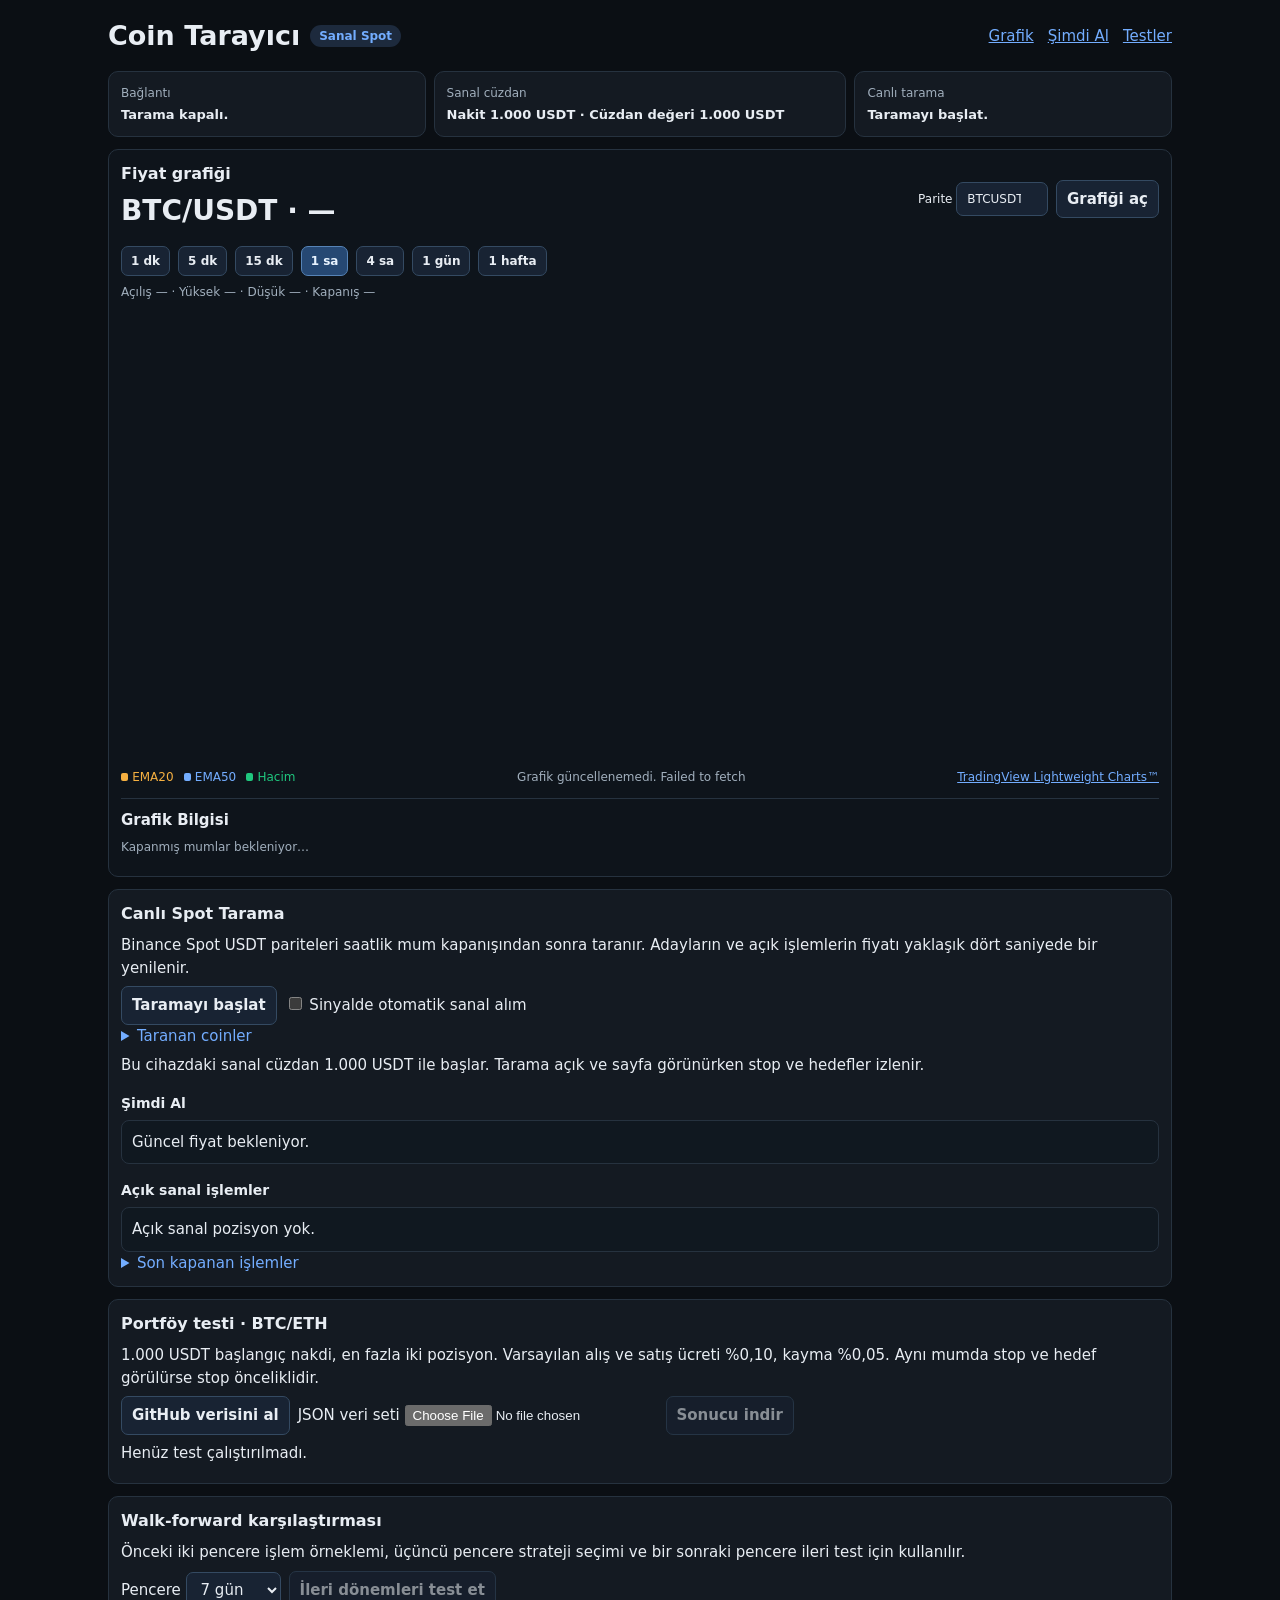
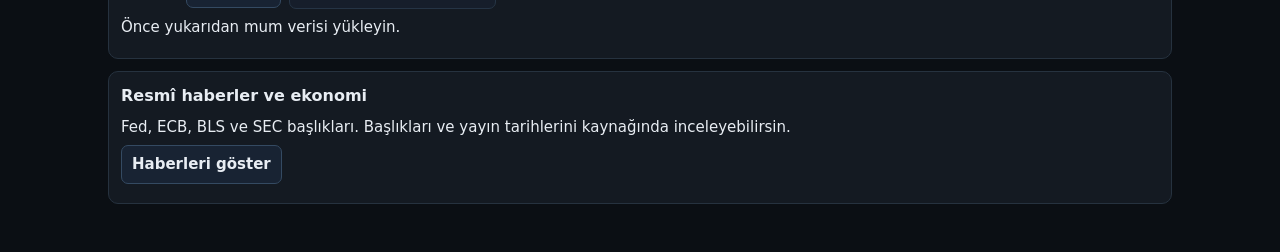
==== index.html @ 2fe3f9b0 "Restore visible chart analysis from closed candles" ====
<!doctype html>
<html lang="tr">
<head>
  <meta charset="utf-8">
  <meta name="viewport" content="width=device-width,initial-scale=1">
  <title>Coin Tarayıcı · Araştırma</title>
  <link rel="stylesheet" href="panel.css?v=2">
</head>
<body>
<main class="wrap">
  <header class="masthead">
    <div><h1>Coin Tarayıcı</h1><span class="mode">Sanal Spot</span></div>
    <nav aria-label="Panel bölümleri"><a href="#market-chart">Grafik</a><a href="#live-signals">Şimdi Al</a><a href="#portfolio-test">Testler</a></nav>
  </header>
  <section class="summary" aria-label="Piyasa ve cüzdan özeti">
    <div class="stat"><span>Bağlantı</span><strong id="live-status" role="status">Tarama kapalı.</strong></div>
    <div class="stat"><span>Sanal cüzdan</span><strong id="live-wallet">—</strong></div>
    <div class="stat"><span>Canlı tarama</span><strong id="live-coverage">Taramayı başlat.</strong></div>
  </section>
  <article id="market-chart" class="chart-card">
    <div class="chart-head">
      <div><h2>Fiyat grafiği</h2><p id="chart-price" class="chart-price">—</p></div>
      <div class="controls"><label>Parite
        <input id="chart-symbol" list="chart-pairs" value="BTCUSDT" autocomplete="off" spellcheck="false">
        <datalist id="chart-pairs"><option value="BTCUSDT"><option value="ETHUSDT"></datalist>
      </label><button id="chart-load" type="button">Grafiği aç</button></div>
    </div>
    <div class="controls timeframes" id="chart-timeframes" aria-label="Zaman aralığı">
      <button type="button" data-timeframe="1m">1 dk</button>
      <button type="button" data-timeframe="5m">5 dk</button>
      <button type="button" data-timeframe="15m">15 dk</button>
      <button type="button" data-timeframe="1h" aria-pressed="true">1 sa</button>
      <button type="button" data-timeframe="4h">4 sa</button>
      <button type="button" data-timeframe="1d">1 gün</button>
      <button type="button" data-timeframe="1w">1 hafta</button>
    </div>
    <p id="chart-ohlc" class="ohlc" aria-label="Mum fiyatları">Açılış — · Yüksek — · Düşük — · Kapanış —</p>
    <div id="candle-chart" aria-label="Etkileşimli mum ve hacim grafiği"></div>
    <div class="chart-footer">
      <p><span class="legend ema20">EMA20</span><span class="legend ema50">EMA50</span><span class="legend volume">Hacim</span></p>
      <p id="chart-status" role="status">Binance mumları yükleniyor…</p>
      <a class="chart-credit" href="https://www.tradingview.com/" target="_blank" rel="noopener noreferrer">TradingView Lightweight Charts™</a>
    </div>
    <section class="chart-analysis" aria-labelledby="chart-analysis-heading">
      <h3 id="chart-analysis-heading">Grafik Bilgisi</h3>
      <p id="chart-analysis-status">Kapanmış mumlar bekleniyor…</p>
      <dl id="chart-analysis-values"></dl>
    </section>
  </article>
  <article>
    <h2>Canlı Spot Tarama</h2>
    <p>Binance Spot USDT pariteleri saatlik mum kapanışından sonra taranır. Adayların ve açık işlemlerin fiyatı yaklaşık dört saniyede bir yenilenir.</p>
    <div class="controls">
      <button id="live-start" type="button">Taramayı başlat</button>
      <label><input id="live-auto" type="checkbox"> Sinyalde otomatik sanal alım</label>
    </div>
    <details><summary>Taranan coinler</summary>
      <label>Coin ara <input id="live-search" type="search" placeholder="Örn. SOL"></label>
      <p id="live-universe-count">Taramayı başlatınca liste gelir.</p>
      <ul id="live-universe-list" style="max-height:15rem;overflow:auto"></ul>
    </details>
    <p>Bu cihazdaki sanal cüzdan 1.000 USDT ile başlar. Tarama açık ve sayfa görünürken stop ve hedefler izlenir.</p>
    <h3>Şimdi Al</h3>
    <div id="live-signals" class="trade-grid"></div>
    <h3>Açık sanal işlemler</h3>
    <div id="live-positions" class="trade-grid"></div>
    <details><summary>Son kapanan işlemler</summary><div id="live-trades"></div></details>
  </article>
  <article id="portfolio-test">
    <h2>Portföy testi · BTC/ETH</h2>
    <p>1.000 USDT başlangıç nakdi, en fazla iki pozisyon. Varsayılan alış ve satış ücreti %0,10, kayma %0,05. Aynı mumda stop ve hedef görülürse stop önceliklidir.</p>
    <div class="controls">
      <button id="load">GitHub verisini al</button>
      <label>JSON veri seti <input id="file" type="file" accept=".json"></label>
      <button id="export" disabled>Sonucu indir</button>
    </div>
    <p id="status" role="status">Henüz test çalıştırılmadı.</p>
    <div id="results"></div>
  </article>
  <article>
    <h2>Walk-forward karşılaştırması</h2>
    <p>Önceki iki pencere işlem örneklemi, üçüncü pencere strateji seçimi ve bir sonraki pencere ileri test için kullanılır.</p>
    <div class="controls">
      <label>Pencere <select id="window"><option value="168">7 gün</option><option value="72">3 gün</option><option value="336">14 gün</option></select></label>
      <button id="experiment" disabled>İleri dönemleri test et</button>
    </div>
    <p id="experiment-status" role="status">Önce yukarıdan mum verisi yükleyin.</p>
    <div id="folds"></div>
  </article>
  <article>
    <h2>Resmî haberler ve ekonomi</h2>
    <p>Fed, ECB, BLS ve SEC başlıkları. Başlıkları ve yayın tarihlerini kaynağında inceleyebilirsin.</p>
    <button id="load-news">Haberleri göster</button>
    <p id="news-status" role="status"></p>
    <div id="news-list"></div>
  </article>
</main>
  <script src="mobile-news.js"></script>
  <script src="core.js"></script>
  <script src="live-paper.js"></script>
  <script src="lwc.js"></script>
  <script src="market-chart.js?v=2"></script>
  <script src="live-paper-ui.js"></script>
  <script src="research.js"></script>
  <script src="experiments.js"></script>
  <script src="research-ui.js"></script>
</body>
</html>
---- panel.css ----
:root{color-scheme:dark;--bg:#0b0f14;--card:#141a22;--line:#26323f;--fg:#e8edf3;--muted:#a1afbd;--blue:#73adff;--up:#1fc77e;--down:#f0506e;--amber:#f5b041}
*{box-sizing:border-box}
html{scroll-behavior:smooth}
body{margin:0;background:var(--bg);color:var(--fg);font:15px/1.5 system-ui,-apple-system,sans-serif}
.wrap{max-width:1120px;margin:auto;padding:16px clamp(12px,3vw,28px) 36px}
.masthead,.masthead>div,.chart-head,.controls,.chart-footer{display:flex;align-items:center;gap:10px;flex-wrap:wrap}
.masthead,.chart-head,.chart-footer{justify-content:space-between}
.masthead{margin-bottom:14px}
.masthead nav{display:flex;gap:14px;flex-wrap:wrap}
h1{font-size:clamp(20px,4vw,27px);margin:0}
h2{font-size:16px;margin:0 0 8px}
h3{font-size:14px;margin:16px 0 6px}
p{margin:7px 0;overflow-wrap:anywhere}
.mode{border-radius:20px;background:#1d2a3d;color:var(--blue);padding:2px 9px;font-size:12px;font-weight:650}
.summary{display:grid;grid-template-columns:1fr 1.3fr 1fr;gap:8px}
.stat,article{background:var(--card);border:1px solid var(--line);border-radius:10px;padding:12px}
.stat span{display:block;color:var(--muted);font-size:12px}
.stat strong{display:block;margin-top:3px;font-size:13px;overflow-wrap:anywhere}
article{margin:12px 0;min-width:0}
.chart-card{background:#0e141b}
.chart-price{font:650 clamp(20px,5vw,28px)/1.2 system-ui;margin:2px 0 8px;font-variant-numeric:tabular-nums}
.chart-head label{font-size:12px}
.chart-head input{width:12ch;max-width:100%}
.timeframes{margin:10px 0 6px;gap:6px}
.timeframes button{padding:5px 9px;font-size:12px}
.timeframes [aria-pressed=true]{background:#264873;color:#e8f3ff;border-color:#5683b6}
#candle-chart{height:clamp(290px,48vw,460px);width:100%;position:relative;min-width:0}
.ohlc{font-size:12px;color:var(--muted);font-variant-numeric:tabular-nums}
.chart-footer{font-size:12px;color:var(--muted);gap:6px}
.chart-footer p{margin:0}
.legend{margin-right:10px;white-space:nowrap}
.legend::before{content:'';display:inline-block;width:.6em;height:.6em;border-radius:2px;margin-right:4px;background:currentColor}
.ema20{color:var(--amber)}.ema50{color:var(--blue)}.volume{color:var(--up)}
.chart-credit{white-space:nowrap}
.controls{gap:8px}a{color:var(--blue)}
button,input[type=search],input[list],select{background:#182333;border:1px solid #344a62;border-radius:7px;color:var(--fg);padding:7px 10px;font:inherit}
button{cursor:pointer;font-weight:650}button:disabled{opacity:.55;cursor:default}
button:focus-visible,a:focus-visible,input:focus-visible{outline:2px solid var(--blue);outline-offset:2px}
summary{cursor:pointer;color:var(--blue)}
.trade-grid{display:grid;grid-template-columns:repeat(auto-fit,minmax(min(100%,280px),1fr));gap:8px}
.trade-grid p{margin:0;padding:10px;border:1px solid var(--line);border-radius:8px;background:#101820}
#live-signals p:has(button){border-color:#246247;background:#10241c}
#live-universe-list{padding-left:0;list-style:none}
#live-universe-list li{display:flex;align-items:center;justify-content:space-between;padding:4px 6px;border-bottom:1px solid var(--line)}
#live-universe-list button{font-size:12px}
.scroll{overflow:auto}table{width:100%;border-collapse:collapse}
td,th{text-align:left;padding:8px;border-bottom:1px solid var(--line);white-space:nowrap;font-size:13px}
#results canvas{width:100%;height:auto;background:#0b1220;border-radius:8px}
small{color:var(--muted)}
.feed{border-bottom:1px solid var(--line);padding:12px 0}
@media(max-width:580px){.summary{grid-template-columns:1fr 1fr}.stat:last-child{grid-column:1/-1}.masthead nav{font-size:13px}.chart-footer{align-items:flex-start;flex-direction:column}}

.chart-analysis{border-top:1px solid var(--line);margin-top:12px;padding-top:10px}
.chart-analysis h3{margin:0;font-size:15px}
.chart-analysis p{font-size:12px;color:var(--muted)}
#chart-analysis-values{display:grid;grid-template-columns:repeat(auto-fit,minmax(155px,1fr));gap:7px;margin:8px 0 0}
#chart-analysis-values div{padding:7px 9px;border:1px solid var(--line);border-radius:7px;background:var(--card)}
#chart-analysis-values dt{color:var(--muted);font-size:12px}
#chart-analysis-values dd{margin:2px 0 0;font-size:13px;font-weight:600}
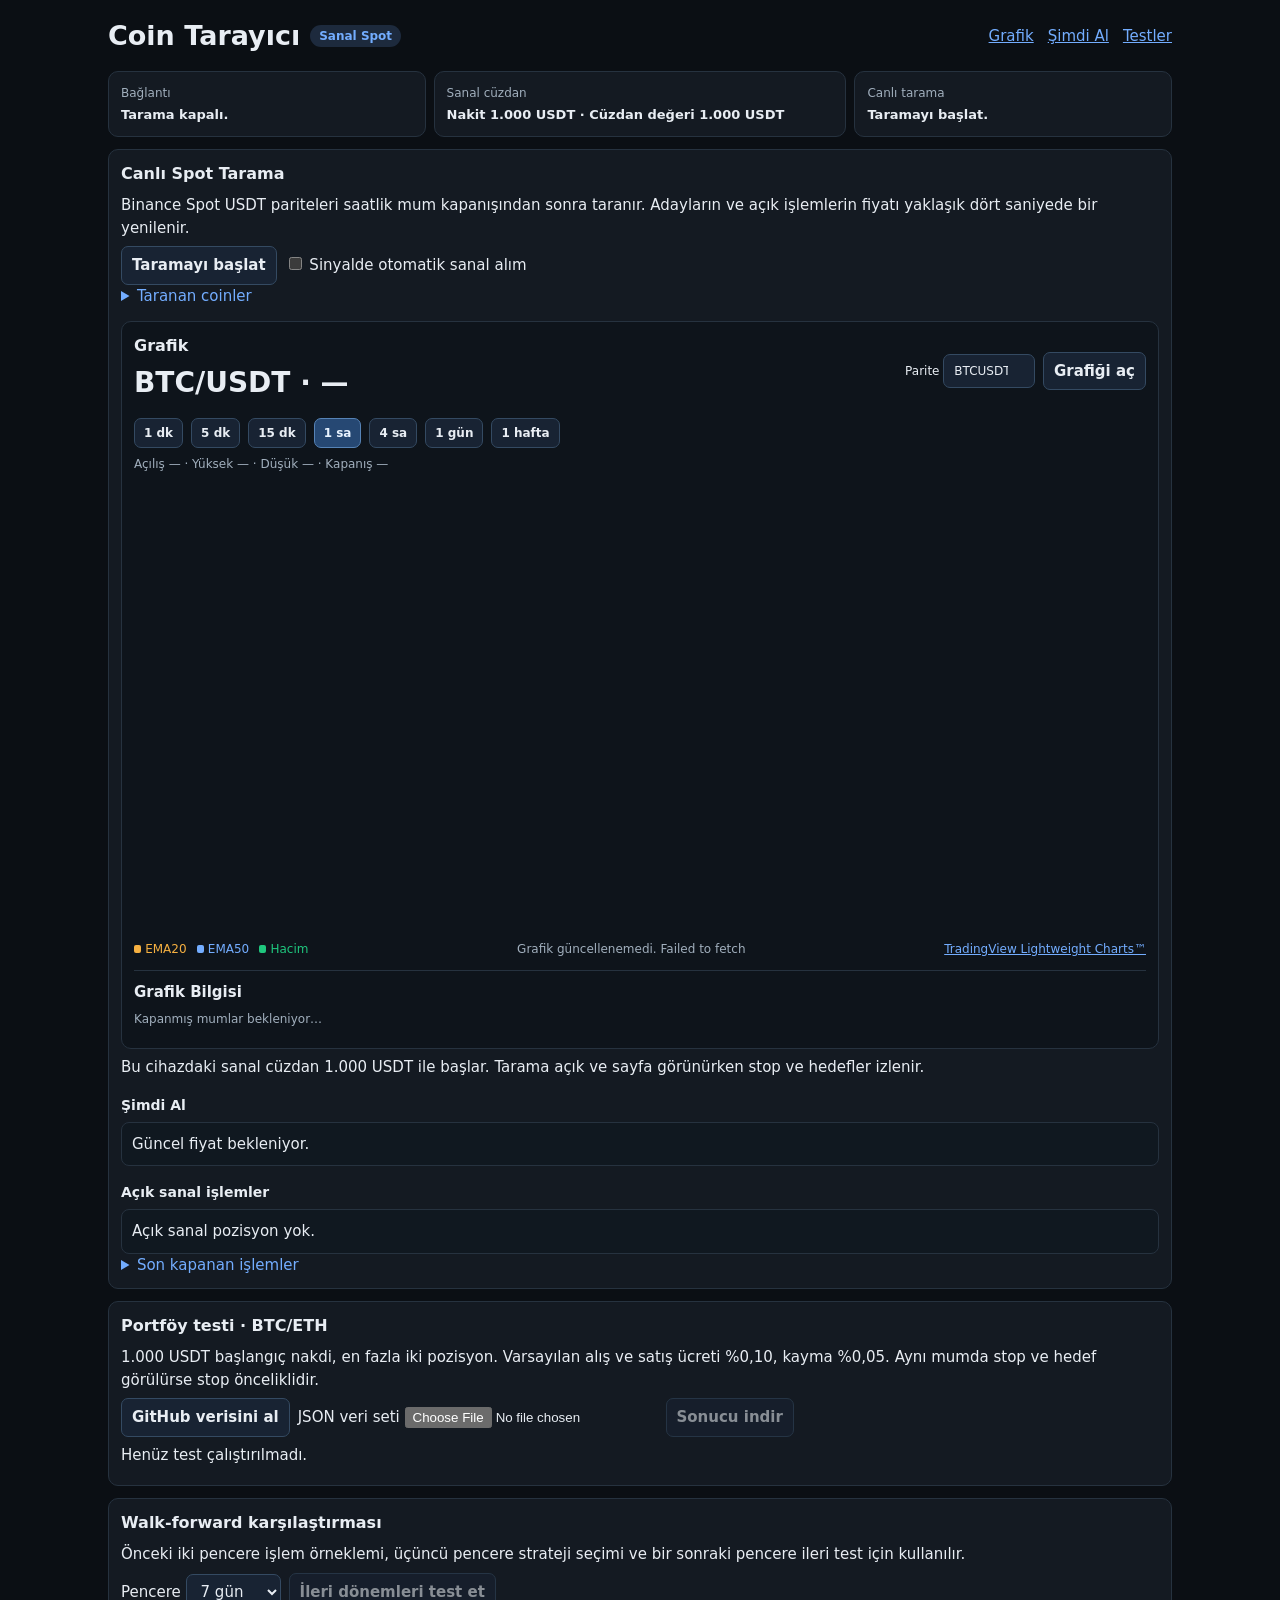
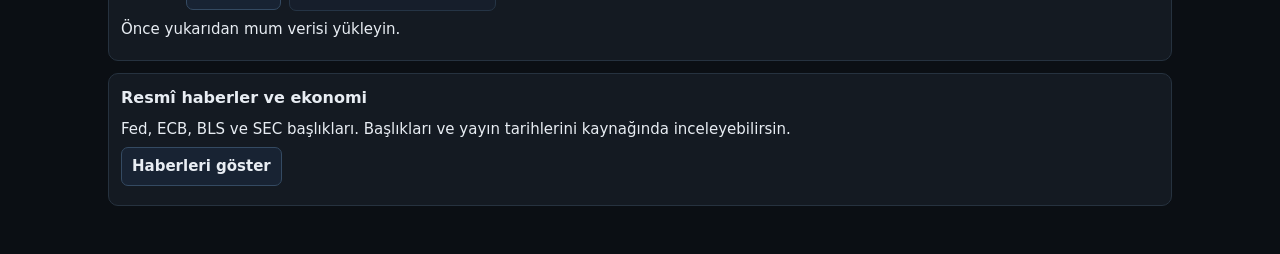
==== commit 701cf861: "Place chart and indicators under the coin search list" ====
--- a/index.html
+++ b/index.html
@@ -4,7 +4,7 @@
   <meta charset="utf-8">
   <meta name="viewport" content="width=device-width,initial-scale=1">
   <title>Coin Tarayıcı · Araştırma</title>
-  <link rel="stylesheet" href="panel.css?v=2">
+  <link rel="stylesheet" href="panel.css?v=3">
 </head>
 <body>
 <main class="wrap">
@@ -17,9 +17,21 @@
     <div class="stat"><span>Sanal cüzdan</span><strong id="live-wallet">—</strong></div>
     <div class="stat"><span>Canlı tarama</span><strong id="live-coverage">Taramayı başlat.</strong></div>
   </section>
-  <article id="market-chart" class="chart-card">
+  <article>
+    <h2>Canlı Spot Tarama</h2>
+    <p>Binance Spot USDT pariteleri saatlik mum kapanışından sonra taranır. Adayların ve açık işlemlerin fiyatı yaklaşık dört saniyede bir yenilenir.</p>
+    <div class="controls">
+      <button id="live-start" type="button">Taramayı başlat</button>
+      <label><input id="live-auto" type="checkbox"> Sinyalde otomatik sanal alım</label>
+    </div>
+    <details><summary>Taranan coinler</summary>
+      <label>Coin ara <input id="live-search" type="search" placeholder="Örn. SOL"></label>
+      <p id="live-universe-count">Taramayı başlatınca liste gelir.</p>
+      <ul id="live-universe-list" style="max-height:15rem;overflow:auto"></ul>
+    </details>
+  <section id="market-chart" class="chart-card">
     <div class="chart-head">
-      <div><h2>Fiyat grafiği</h2><p id="chart-price" class="chart-price">—</p></div>
+      <div><h2>Grafik</h2><p id="chart-price" class="chart-price">—</p></div>
       <div class="controls"><label>Parite
         <input id="chart-symbol" list="chart-pairs" value="BTCUSDT" autocomplete="off" spellcheck="false">
         <datalist id="chart-pairs"><option value="BTCUSDT"><option value="ETHUSDT"></datalist>
@@ -46,19 +58,7 @@
       <p id="chart-analysis-status">Kapanmış mumlar bekleniyor…</p>
       <dl id="chart-analysis-values"></dl>
     </section>
-  </article>
-  <article>
-    <h2>Canlı Spot Tarama</h2>
-    <p>Binance Spot USDT pariteleri saatlik mum kapanışından sonra taranır. Adayların ve açık işlemlerin fiyatı yaklaşık dört saniyede bir yenilenir.</p>
-    <div class="controls">
-      <button id="live-start" type="button">Taramayı başlat</button>
-      <label><input id="live-auto" type="checkbox"> Sinyalde otomatik sanal alım</label>
-    </div>
-    <details><summary>Taranan coinler</summary>
-      <label>Coin ara <input id="live-search" type="search" placeholder="Örn. SOL"></label>
-      <p id="live-universe-count">Taramayı başlatınca liste gelir.</p>
-      <ul id="live-universe-list" style="max-height:15rem;overflow:auto"></ul>
-    </details>
+  </section>
     <p>Bu cihazdaki sanal cüzdan 1.000 USDT ile başlar. Tarama açık ve sayfa görünürken stop ve hedefler izlenir.</p>
     <h3>Şimdi Al</h3>
     <div id="live-signals" class="trade-grid"></div>
--- a/panel.css
+++ b/panel.css
@@ -57,3 +57,5 @@
 #chart-analysis-values div{padding:7px 9px;border:1px solid var(--line);border-radius:7px;background:var(--card)}
 #chart-analysis-values dt{color:var(--muted);font-size:12px}
 #chart-analysis-values dd{margin:2px 0 0;font-size:13px;font-weight:600}
+
+#market-chart{margin:14px 0 0;border:1px solid var(--line);border-radius:10px;padding:12px;scroll-margin-top:10px}
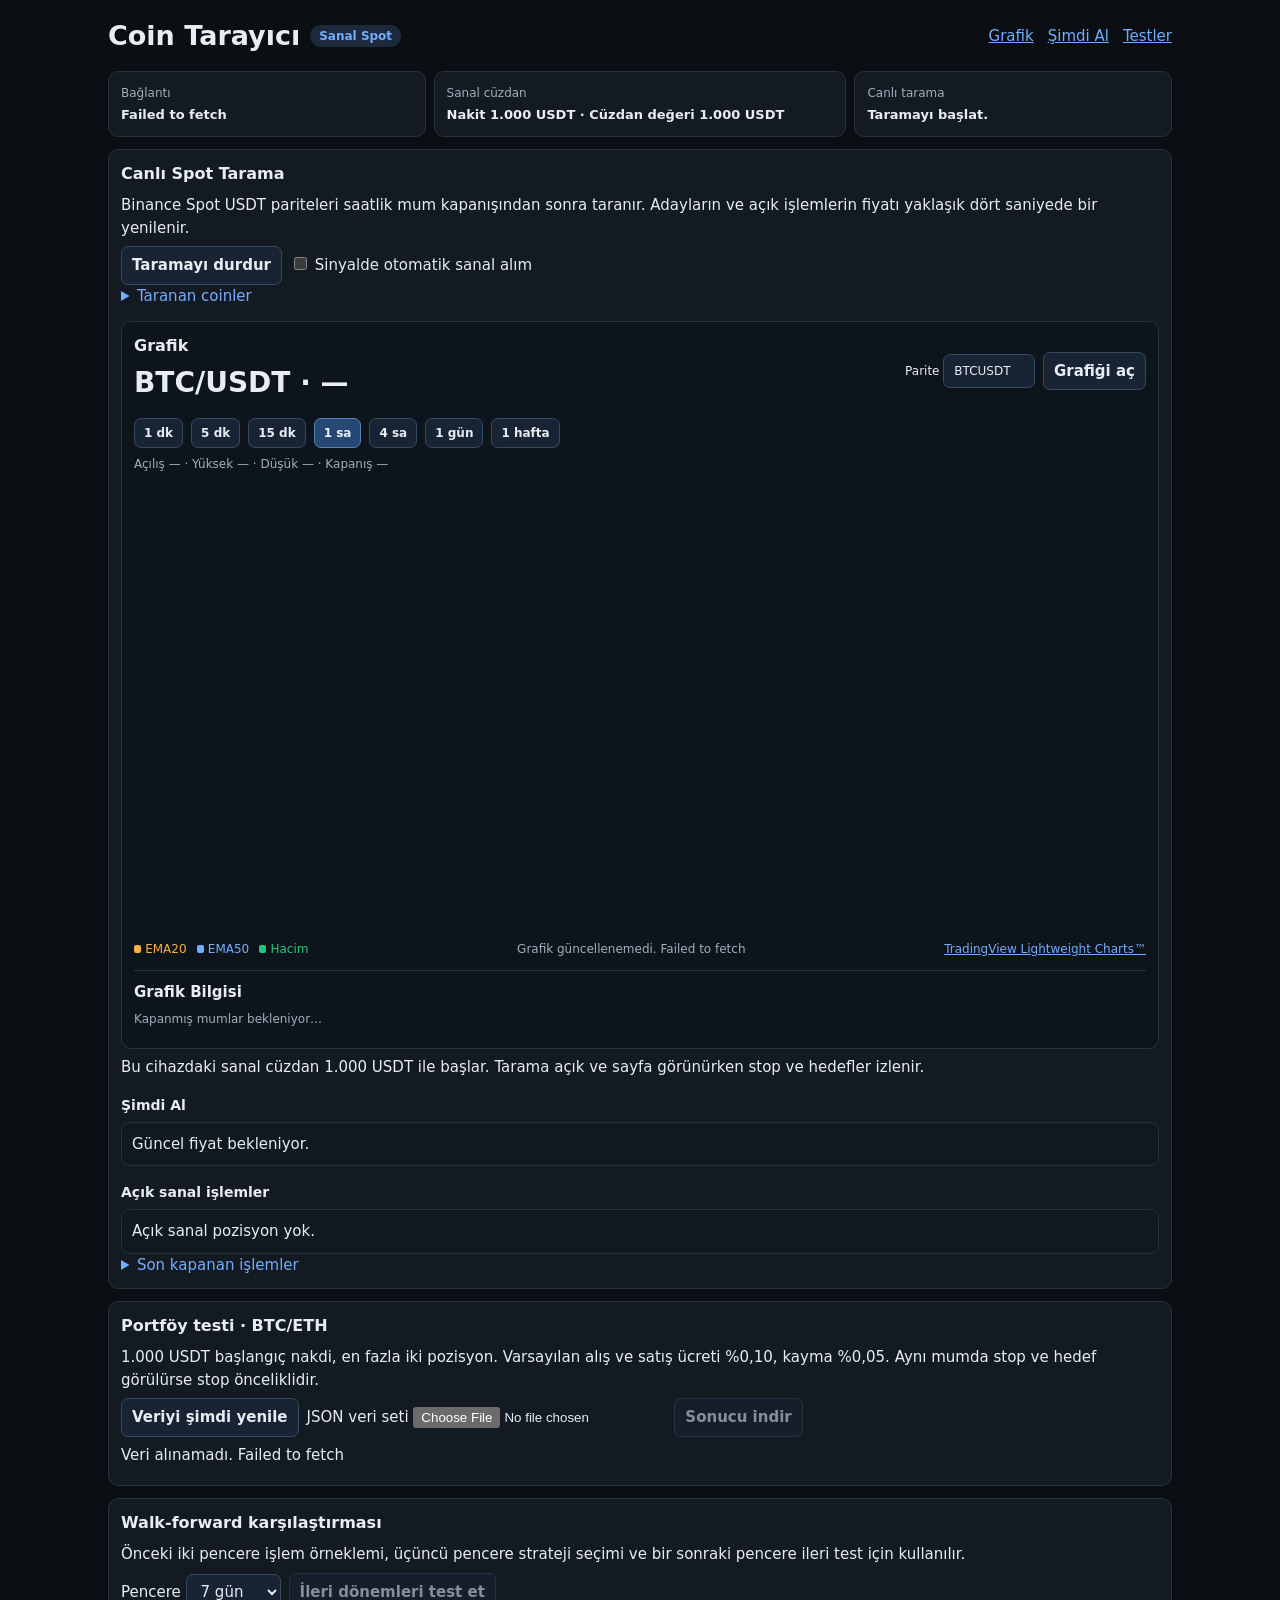
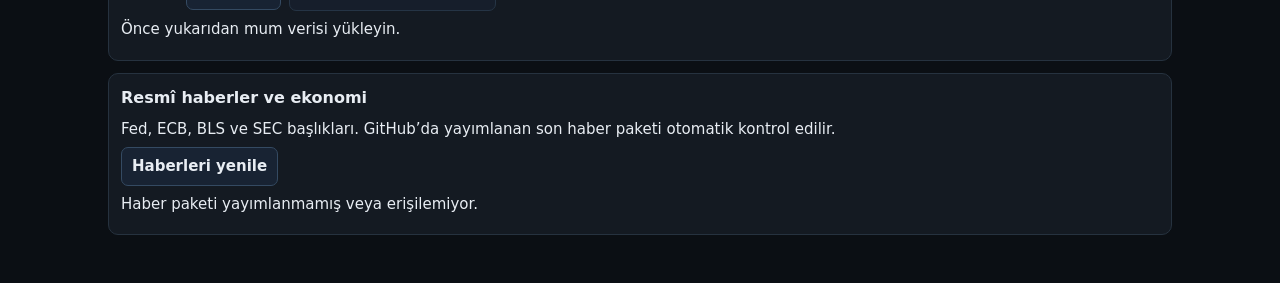
==== commit 8c9db48e: "Automatically start scanning and refresh research data and news" ====
--- a/index.html
+++ b/index.html
@@ -26,7 +26,7 @@
     </div>
     <details><summary>Taranan coinler</summary>
       <label>Coin ara <input id="live-search" type="search" placeholder="Örn. SOL"></label>
-      <p id="live-universe-count">Taramayı başlatınca liste gelir.</p>
+      <p id="live-universe-count">Parite listesi otomatik yüklenir.</p>
       <ul id="live-universe-list" style="max-height:15rem;overflow:auto"></ul>
     </details>
   <section id="market-chart" class="chart-card">
@@ -70,7 +70,7 @@
     <h2>Portföy testi · BTC/ETH</h2>
     <p>1.000 USDT başlangıç nakdi, en fazla iki pozisyon. Varsayılan alış ve satış ücreti %0,10, kayma %0,05. Aynı mumda stop ve hedef görülürse stop önceliklidir.</p>
     <div class="controls">
-      <button id="load">GitHub verisini al</button>
+      <button id="load">Veriyi şimdi yenile</button>
       <label>JSON veri seti <input id="file" type="file" accept=".json"></label>
       <button id="export" disabled>Sonucu indir</button>
     </div>
@@ -89,20 +89,20 @@
   </article>
   <article>
     <h2>Resmî haberler ve ekonomi</h2>
-    <p>Fed, ECB, BLS ve SEC başlıkları. Başlıkları ve yayın tarihlerini kaynağında inceleyebilirsin.</p>
-    <button id="load-news">Haberleri göster</button>
+    <p>Fed, ECB, BLS ve SEC başlıkları. GitHub’da yayımlanan son haber paketi otomatik kontrol edilir.</p>
+    <button id="load-news">Haberleri yenile</button>
     <p id="news-status" role="status"></p>
     <div id="news-list"></div>
   </article>
 </main>
-  <script src="mobile-news.js"></script>
+  <script src="mobile-news.js?v=auto1"></script>
   <script src="core.js"></script>
   <script src="live-paper.js"></script>
   <script src="lwc.js"></script>
   <script src="market-chart.js?v=2"></script>
-  <script src="live-paper-ui.js"></script>
+  <script src="live-paper-ui.js?v=auto1"></script>
   <script src="research.js"></script>
   <script src="experiments.js"></script>
-  <script src="research-ui.js"></script>
+  <script src="research-ui.js?v=auto1"></script>
 </body>
 </html>
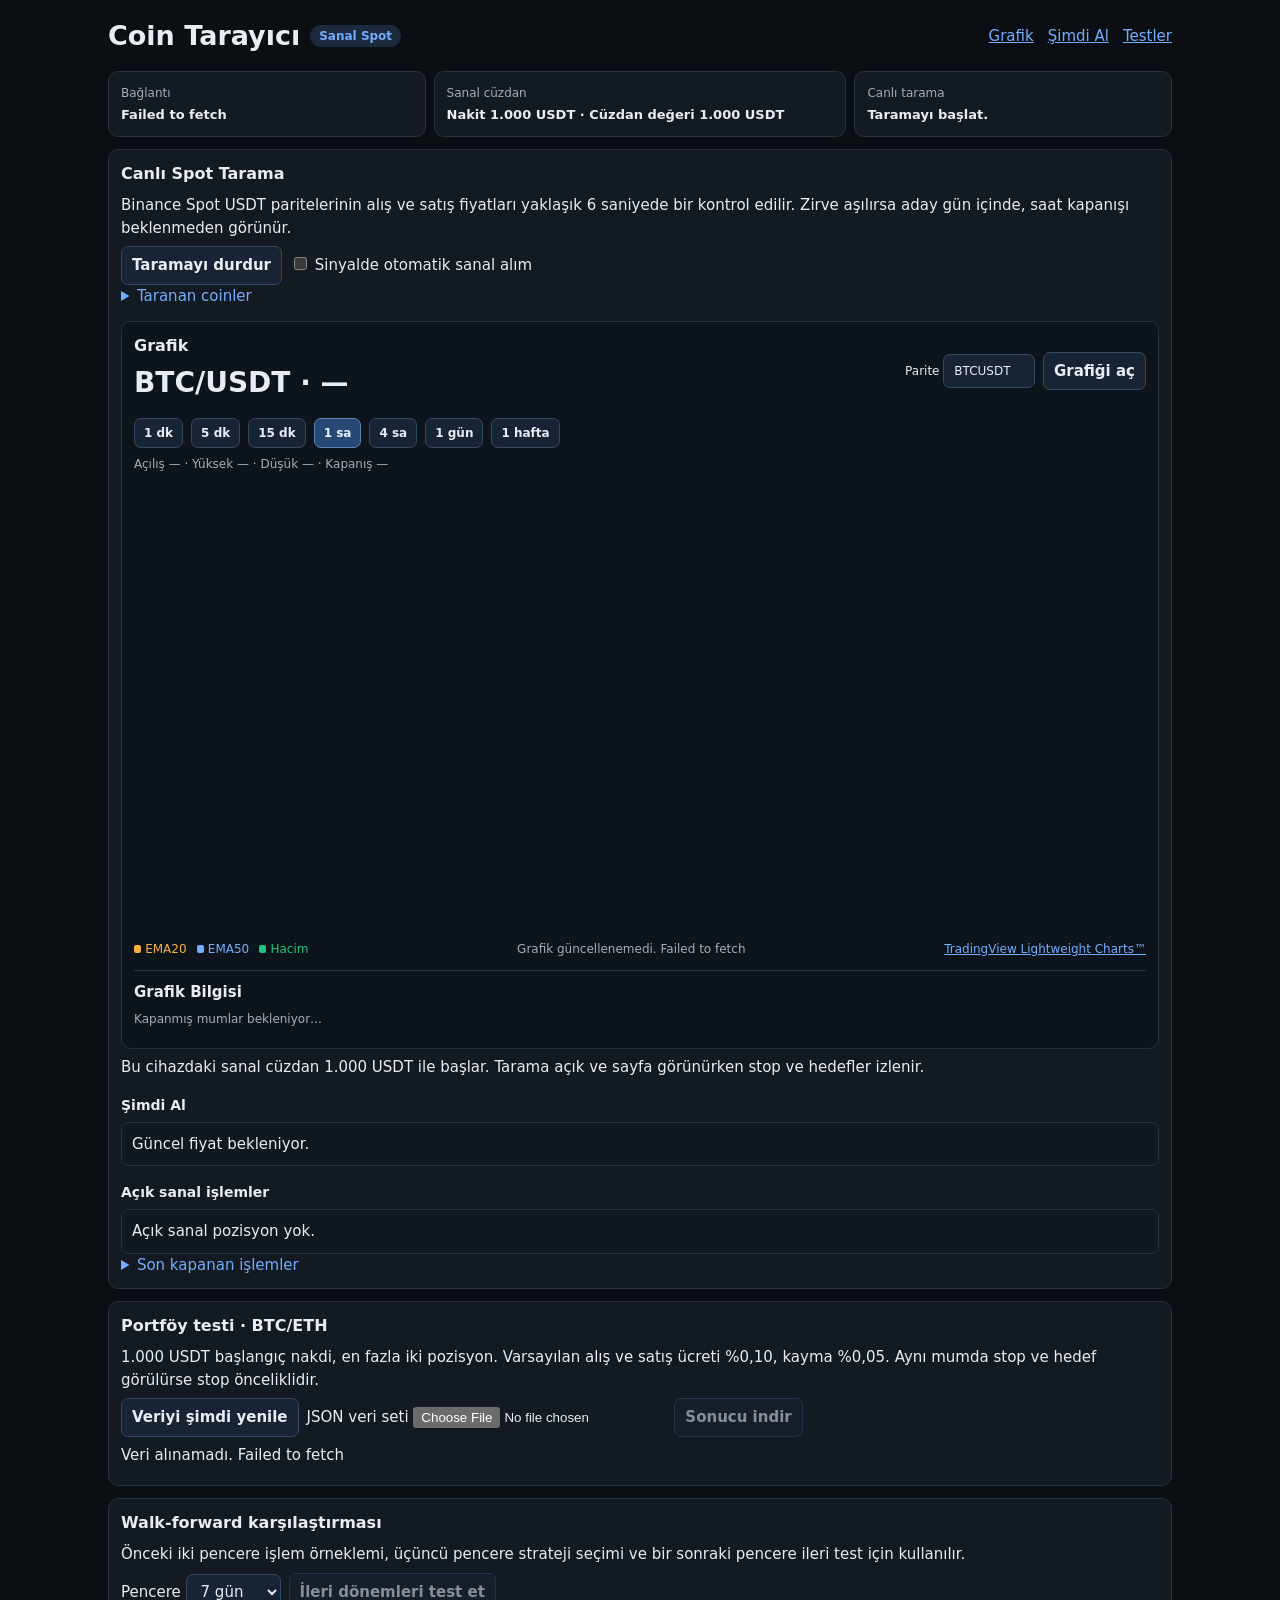
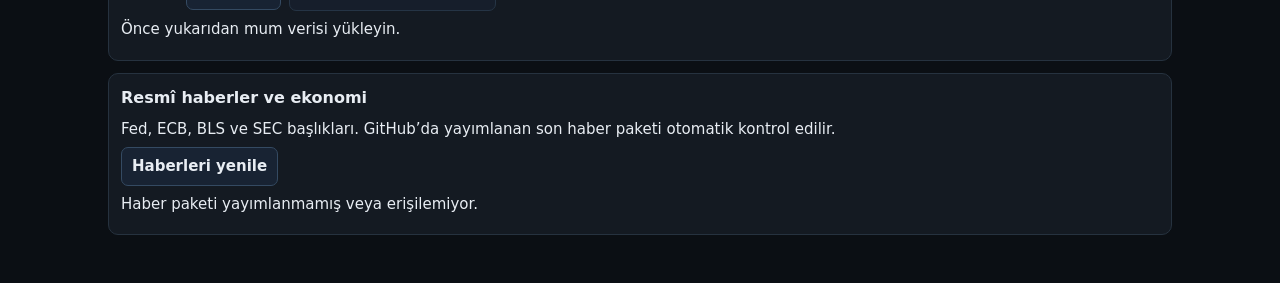
==== commit 62029a2b: "Evaluate live Spot breakouts without waiting for hourly closes" ====
--- a/index.html
+++ b/index.html
@@ -19,7 +19,7 @@
   </section>
   <article>
     <h2>Canlı Spot Tarama</h2>
-    <p>Binance Spot USDT pariteleri saatlik mum kapanışından sonra taranır. Adayların ve açık işlemlerin fiyatı yaklaşık dört saniyede bir yenilenir.</p>
+    <p>Binance Spot USDT paritelerinin alış ve satış fiyatları yaklaşık 6 saniyede bir kontrol edilir. Zirve aşılırsa aday gün içinde, saat kapanışı beklenmeden görünür.</p>
     <div class="controls">
       <button id="live-start" type="button">Taramayı başlat</button>
       <label><input id="live-auto" type="checkbox"> Sinyalde otomatik sanal alım</label>
@@ -97,10 +97,10 @@
 </main>
   <script src="mobile-news.js?v=auto1"></script>
   <script src="core.js"></script>
-  <script src="live-paper.js"></script>
+  <script src="live-paper.js?v=intrahour1"></script>
   <script src="lwc.js"></script>
   <script src="market-chart.js?v=2"></script>
-  <script src="live-paper-ui.js?v=auto1"></script>
+  <script src="live-paper-ui.js?v=intrahour1"></script>
   <script src="research.js"></script>
   <script src="experiments.js"></script>
   <script src="research-ui.js?v=auto1"></script>
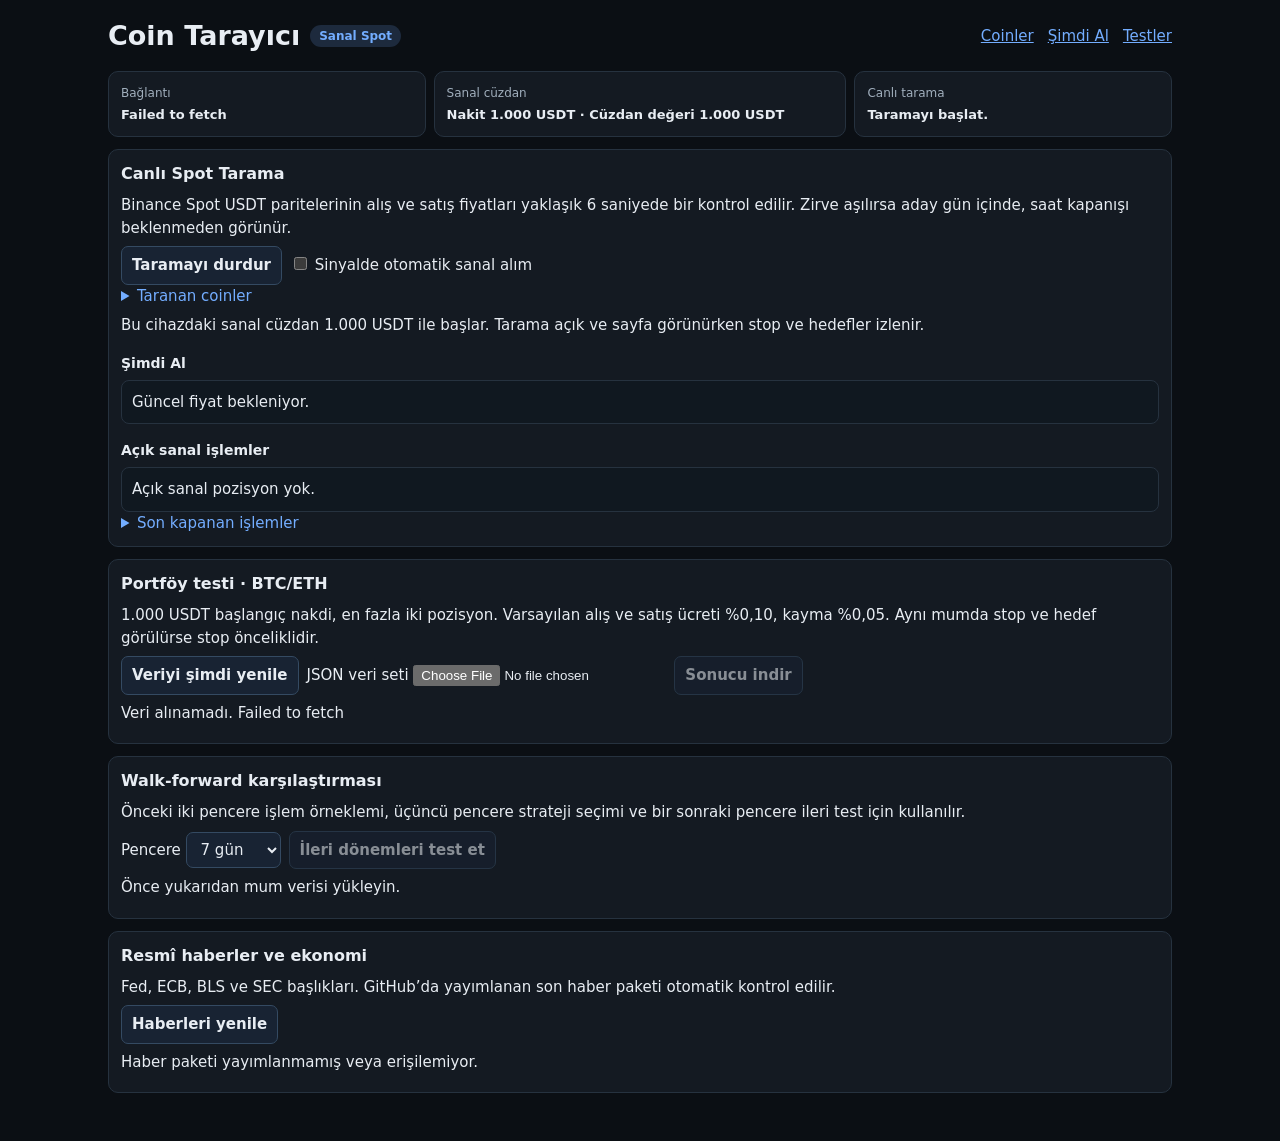
==== commit fc9979f6: "Open each coin chart directly below its selected row" ====
--- a/index.html
+++ b/index.html
@@ -4,13 +4,13 @@
   <meta charset="utf-8">
   <meta name="viewport" content="width=device-width,initial-scale=1">
   <title>Coin Tarayıcı · Araştırma</title>
-  <link rel="stylesheet" href="panel.css?v=3">
+  <link rel="stylesheet" href="panel.css?v=inline1">
 </head>
 <body>
 <main class="wrap">
   <header class="masthead">
     <div><h1>Coin Tarayıcı</h1><span class="mode">Sanal Spot</span></div>
-    <nav aria-label="Panel bölümleri"><a href="#market-chart">Grafik</a><a href="#live-signals">Şimdi Al</a><a href="#portfolio-test">Testler</a></nav>
+    <nav aria-label="Panel bölümleri"><a id="coin-search-link" href="#coin-search">Coinler</a><a href="#live-signals">Şimdi Al</a><a href="#portfolio-test">Testler</a></nav>
   </header>
   <section class="summary" aria-label="Piyasa ve cüzdan özeti">
     <div class="stat"><span>Bağlantı</span><strong id="live-status" role="status">Tarama kapalı.</strong></div>
@@ -24,11 +24,12 @@
       <button id="live-start" type="button">Taramayı başlat</button>
       <label><input id="live-auto" type="checkbox"> Sinyalde otomatik sanal alım</label>
     </div>
-    <details><summary>Taranan coinler</summary>
+    <details id="coin-search"><summary>Taranan coinler</summary>
       <label>Coin ara <input id="live-search" type="search" placeholder="Örn. SOL"></label>
       <p id="live-universe-count">Parite listesi otomatik yüklenir.</p>
-      <ul id="live-universe-list" style="max-height:15rem;overflow:auto"></ul>
+      <ul id="live-universe-list"></ul>
     </details>
+  <div id="chart-home" hidden>
   <section id="market-chart" class="chart-card">
     <div class="chart-head">
       <div><h2>Grafik</h2><p id="chart-price" class="chart-price">—</p></div>
@@ -59,9 +60,12 @@
       <dl id="chart-analysis-values"></dl>
     </section>
   </section>
+  </div>
     <p>Bu cihazdaki sanal cüzdan 1.000 USDT ile başlar. Tarama açık ve sayfa görünürken stop ve hedefler izlenir.</p>
     <h3>Şimdi Al</h3>
     <div id="live-signals" class="trade-grid"></div>
+    <p id="live-signal-detail" class="ohlc"></p>
+    <div id="live-near-breakouts"></div>
     <h3>Açık sanal işlemler</h3>
     <div id="live-positions" class="trade-grid"></div>
     <details><summary>Son kapanan işlemler</summary><div id="live-trades"></div></details>
@@ -97,10 +101,10 @@
 </main>
   <script src="mobile-news.js?v=auto1"></script>
   <script src="core.js"></script>
-  <script src="live-paper.js?v=intrahour1"></script>
+  <script src="live-paper.js?v=intrahour2"></script>
   <script src="lwc.js"></script>
-  <script src="market-chart.js?v=2"></script>
-  <script src="live-paper-ui.js?v=intrahour1"></script>
+  <script src="market-chart.js?v=inline1"></script>
+  <script src="live-paper-ui.js?v=inline1"></script>
   <script src="research.js"></script>
   <script src="experiments.js"></script>
   <script src="research-ui.js?v=auto1"></script>
--- a/panel.css
+++ b/panel.css
@@ -38,10 +38,14 @@
 button:focus-visible,a:focus-visible,input:focus-visible{outline:2px solid var(--blue);outline-offset:2px}
 summary{cursor:pointer;color:var(--blue)}
 .trade-grid{display:grid;grid-template-columns:repeat(auto-fit,minmax(min(100%,280px),1fr));gap:8px}
-.trade-grid p{margin:0;padding:10px;border:1px solid var(--line);border-radius:8px;background:#101820}
+.trade-grid>p,.trade-grid>[data-chart-symbol]>p{margin:0;padding:10px;border:1px solid var(--line);border-radius:8px;background:#101820}
 #live-signals p:has(button){border-color:#246247;background:#10241c}
-#live-universe-list{padding-left:0;list-style:none}
-#live-universe-list li{display:flex;align-items:center;justify-content:space-between;padding:4px 6px;border-bottom:1px solid var(--line)}
+#live-universe-list{padding-left:0;list-style:none;max-height:15rem;overflow:auto}
+#live-universe-list:has(.chart-open){max-height:none;overflow:visible}
+#live-universe-list li{padding:4px 6px;border-bottom:1px solid var(--line)}
+.coin-line{display:flex;align-items:center;justify-content:space-between;gap:8px}
+.trade-grid>.chart-open{grid-column:1/-1}
+.chart-toggle[aria-expanded=true]{border-color:var(--blue)}
 #live-universe-list button{font-size:12px}
 .scroll{overflow:auto}table{width:100%;border-collapse:collapse}
 td,th{text-align:left;padding:8px;border-bottom:1px solid var(--line);white-space:nowrap;font-size:13px}
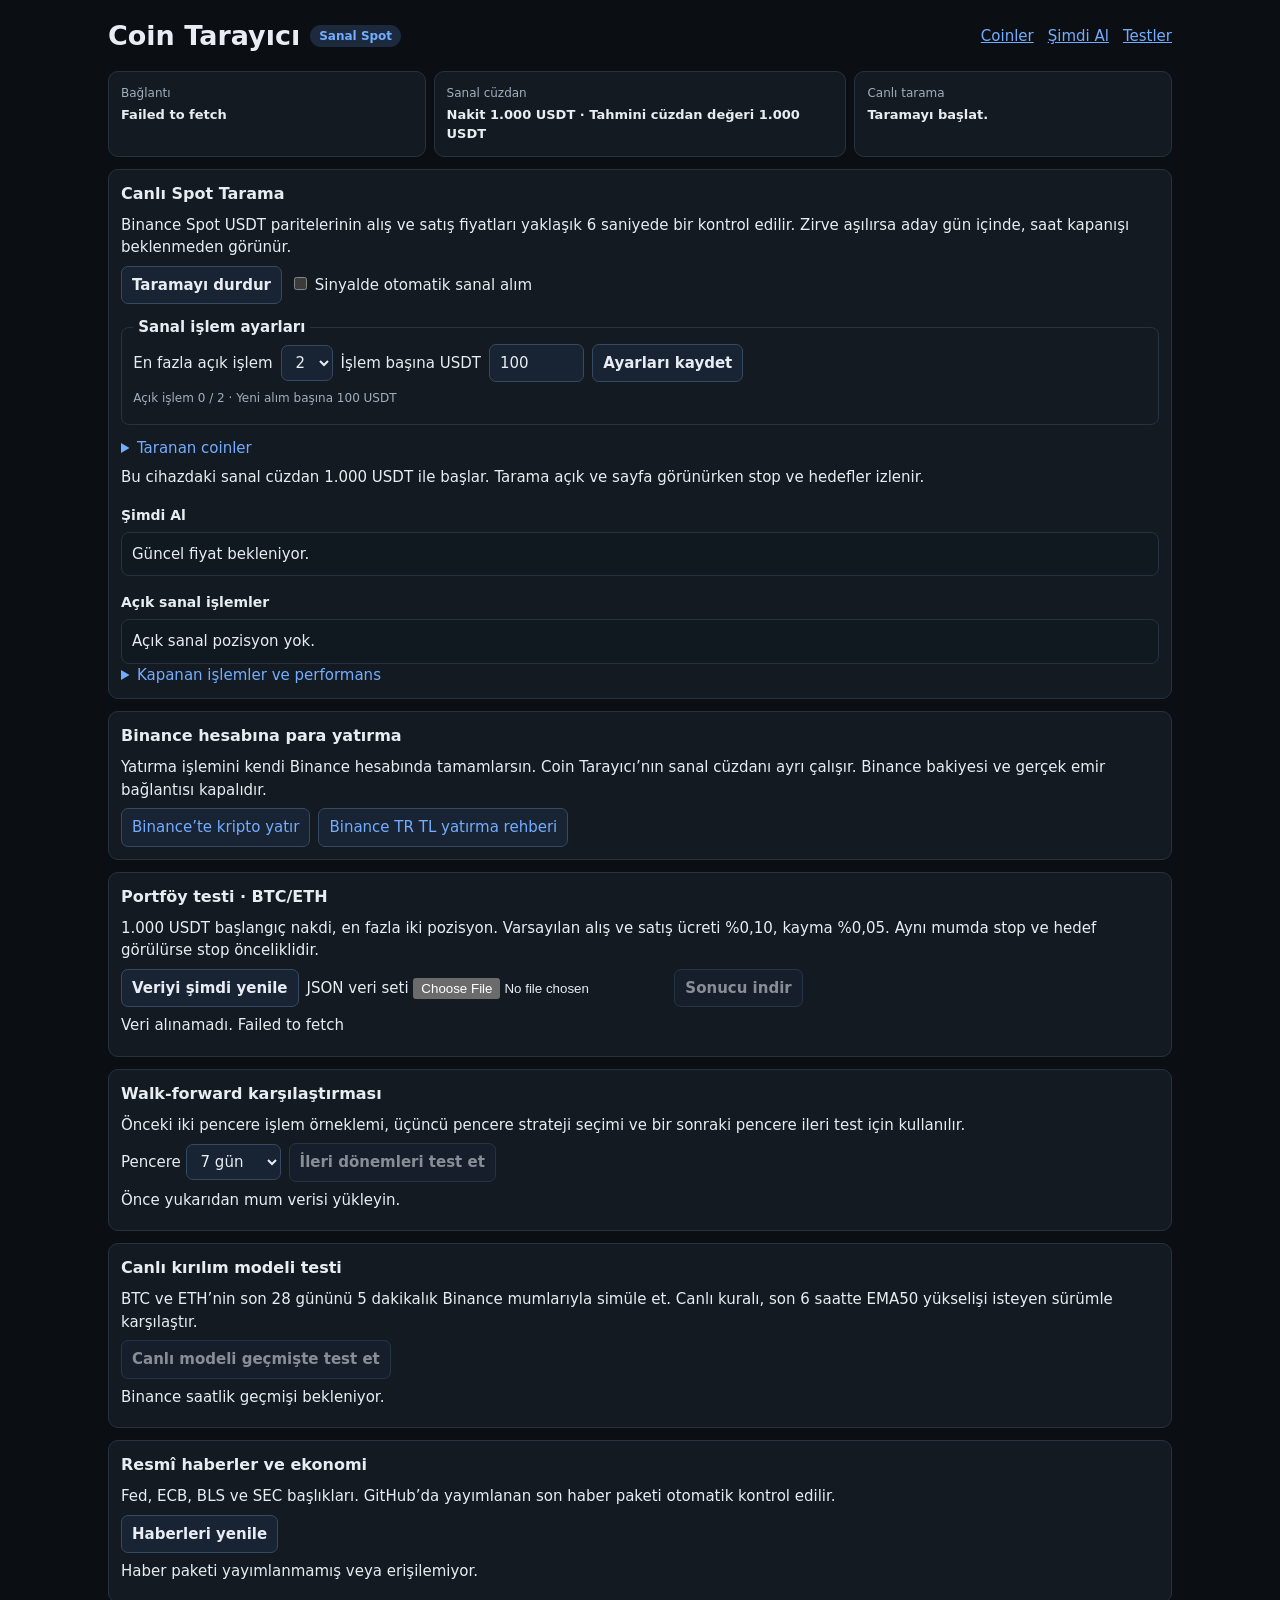
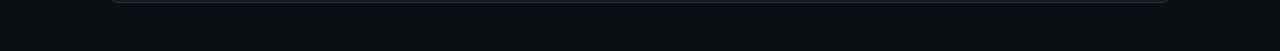
==== commit 8dcb544a: "Sanal işlem limitleri, bütçe ve canlı kırılım testi" ====
--- a/index.html
+++ b/index.html
@@ -3,8 +3,9 @@
 <head>
   <meta charset="utf-8">
   <meta name="viewport" content="width=device-width,initial-scale=1">
+  <meta http-equiv="Content-Security-Policy" content="default-src 'self'; script-src 'self'; style-src 'self' 'unsafe-inline'; img-src 'self' data:; connect-src 'self' https://data-api.binance.vision; object-src 'none'; base-uri 'none'; form-action 'none'">
   <title>Coin Tarayıcı · Araştırma</title>
-  <link rel="stylesheet" href="panel.css?v=inline1">
+  <link rel="stylesheet" href="panel.css?v=wallet2">
 </head>
 <body>
 <main class="wrap">
@@ -24,6 +25,24 @@
       <button id="live-start" type="button">Taramayı başlat</button>
       <label><input id="live-auto" type="checkbox"> Sinyalde otomatik sanal alım</label>
     </div>
+    <form id="live-settings" class="wallet-settings">
+      <fieldset id="live-settings-fields">
+        <legend>Sanal işlem ayarları</legend>
+        <div class="controls">
+          <label for="live-max-positions">En fazla açık işlem</label>
+          <select id="live-max-positions">
+            <option value="1">1</option>
+            <option value="2" selected>2</option>
+            <option value="3">3</option>
+          </select>
+          <label for="live-order-cash">İşlem başına USDT</label>
+          <input id="live-order-cash" type="text" inputmode="decimal" value="100" autocomplete="off" required>
+          <button type="submit">Ayarları kaydet</button>
+        </div>
+        <p id="live-settings-active" class="ohlc">Açık işlem 0 / 2 · Yeni alım başına 100 USDT</p>
+        <p id="live-settings-status" class="ohlc" role="status"></p>
+      </fieldset>
+    </form>
     <details id="coin-search"><summary>Taranan coinler</summary>
       <label>Coin ara <input id="live-search" type="search" placeholder="Örn. SOL"></label>
       <p id="live-universe-count">Parite listesi otomatik yüklenir.</p>
@@ -68,7 +87,18 @@
     <div id="live-near-breakouts"></div>
     <h3>Açık sanal işlemler</h3>
     <div id="live-positions" class="trade-grid"></div>
-    <details><summary>Son kapanan işlemler</summary><div id="live-trades"></div></details>
+    <details><summary>Kapanan işlemler ve performans</summary>
+      <p id="live-performance"></p>
+      <div id="live-trades"></div>
+    </details>
+  </article>
+  <article aria-labelledby="funding-heading">
+    <h2 id="funding-heading">Binance hesabına para yatırma</h2>
+    <p>Yatırma işlemini kendi Binance hesabında tamamlarsın. Coin Tarayıcı’nın sanal cüzdanı ayrı çalışır. Binance bakiyesi ve gerçek emir bağlantısı kapalıdır.</p>
+    <div class="controls">
+      <a class="action-link" href="https://www.binance.com/en/my/wallet/account/main/deposit/crypto" target="_blank" rel="noopener noreferrer">Binance’te kripto yatır</a>
+      <a class="action-link" href="https://www.binance.tr/tr/support/faq/deposit/binance-tr-uygulamas%C4%B1ndan-try-yat%C4%B1rma-170ea10b7c7140f7ad0286dcb939aa57" target="_blank" rel="noopener noreferrer">Binance TR TL yatırma rehberi</a>
+    </div>
   </article>
   <article id="portfolio-test">
     <h2>Portföy testi · BTC/ETH</h2>
@@ -92,6 +122,13 @@
     <div id="folds"></div>
   </article>
   <article>
+    <h2>Canlı kırılım modeli testi</h2>
+    <p>BTC ve ETH’nin son 28 gününü 5 dakikalık Binance mumlarıyla simüle et. Canlı kuralı, son 6 saatte EMA50 yükselişi isteyen sürümle karşılaştır.</p>
+    <button id="live-replay-run" type="button" disabled>Canlı modeli geçmişte test et</button>
+    <p id="live-replay-status" role="status">Binance saatlik geçmişi bekleniyor.</p>
+    <div id="live-replay-results"></div>
+  </article>
+  <article>
     <h2>Resmî haberler ve ekonomi</h2>
     <p>Fed, ECB, BLS ve SEC başlıkları. GitHub’da yayımlanan son haber paketi otomatik kontrol edilir.</p>
     <button id="load-news">Haberleri yenile</button>
@@ -99,14 +136,15 @@
     <div id="news-list"></div>
   </article>
 </main>
-  <script src="mobile-news.js?v=auto1"></script>
+  <script src="mobile-news.js?v=wallet2"></script>
   <script src="core.js"></script>
-  <script src="live-paper.js?v=intrahour2"></script>
+  <script src="live-paper.js?v=wallet2"></script>
   <script src="lwc.js"></script>
   <script src="market-chart.js?v=inline1"></script>
-  <script src="live-paper-ui.js?v=inline1"></script>
+  <script src="live-paper-ui.js?v=wallet2"></script>
   <script src="research.js"></script>
   <script src="experiments.js"></script>
-  <script src="research-ui.js?v=auto1"></script>
+  <script src="live-replay.js?v=wallet2"></script>
+  <script src="research-ui.js?v=wallet2"></script>
 </body>
 </html>
--- a/panel.css
+++ b/panel.css
@@ -33,9 +33,16 @@
 .ema20{color:var(--amber)}.ema50{color:var(--blue)}.volume{color:var(--up)}
 .chart-credit{white-space:nowrap}
 .controls{gap:8px}a{color:var(--blue)}
-button,input[type=search],input[list],select{background:#182333;border:1px solid #344a62;border-radius:7px;color:var(--fg);padding:7px 10px;font:inherit}
+button,input[type=search],input[inputmode=decimal],input[list],select,.action-link{background:#182333;border:1px solid #344a62;border-radius:7px;color:var(--fg);padding:7px 10px;font:inherit}
 button{cursor:pointer;font-weight:650}button:disabled{opacity:.55;cursor:default}
-button:focus-visible,a:focus-visible,input:focus-visible{outline:2px solid var(--blue);outline-offset:2px}
+button:focus-visible,a:focus-visible,input:focus-visible,select:focus-visible{outline:2px solid var(--blue);outline-offset:2px}
+.wallet-settings{margin:12px 0}
+.wallet-settings fieldset{margin:0;min-width:0;border:1px solid var(--line);border-radius:8px}
+.wallet-settings legend{font-weight:650;padding:0 5px}
+#live-order-cash{width:10ch;font-variant-numeric:tabular-nums}
+.wallet-settings p:last-child{margin-bottom:0}
+.wallet-settings p:empty{display:none}
+.action-link{display:inline-block;text-decoration:none;color:var(--blue)}
 summary{cursor:pointer;color:var(--blue)}
 .trade-grid{display:grid;grid-template-columns:repeat(auto-fit,minmax(min(100%,280px),1fr));gap:8px}
 .trade-grid>p,.trade-grid>[data-chart-symbol]>p{margin:0;padding:10px;border:1px solid var(--line);border-radius:8px;background:#101820}
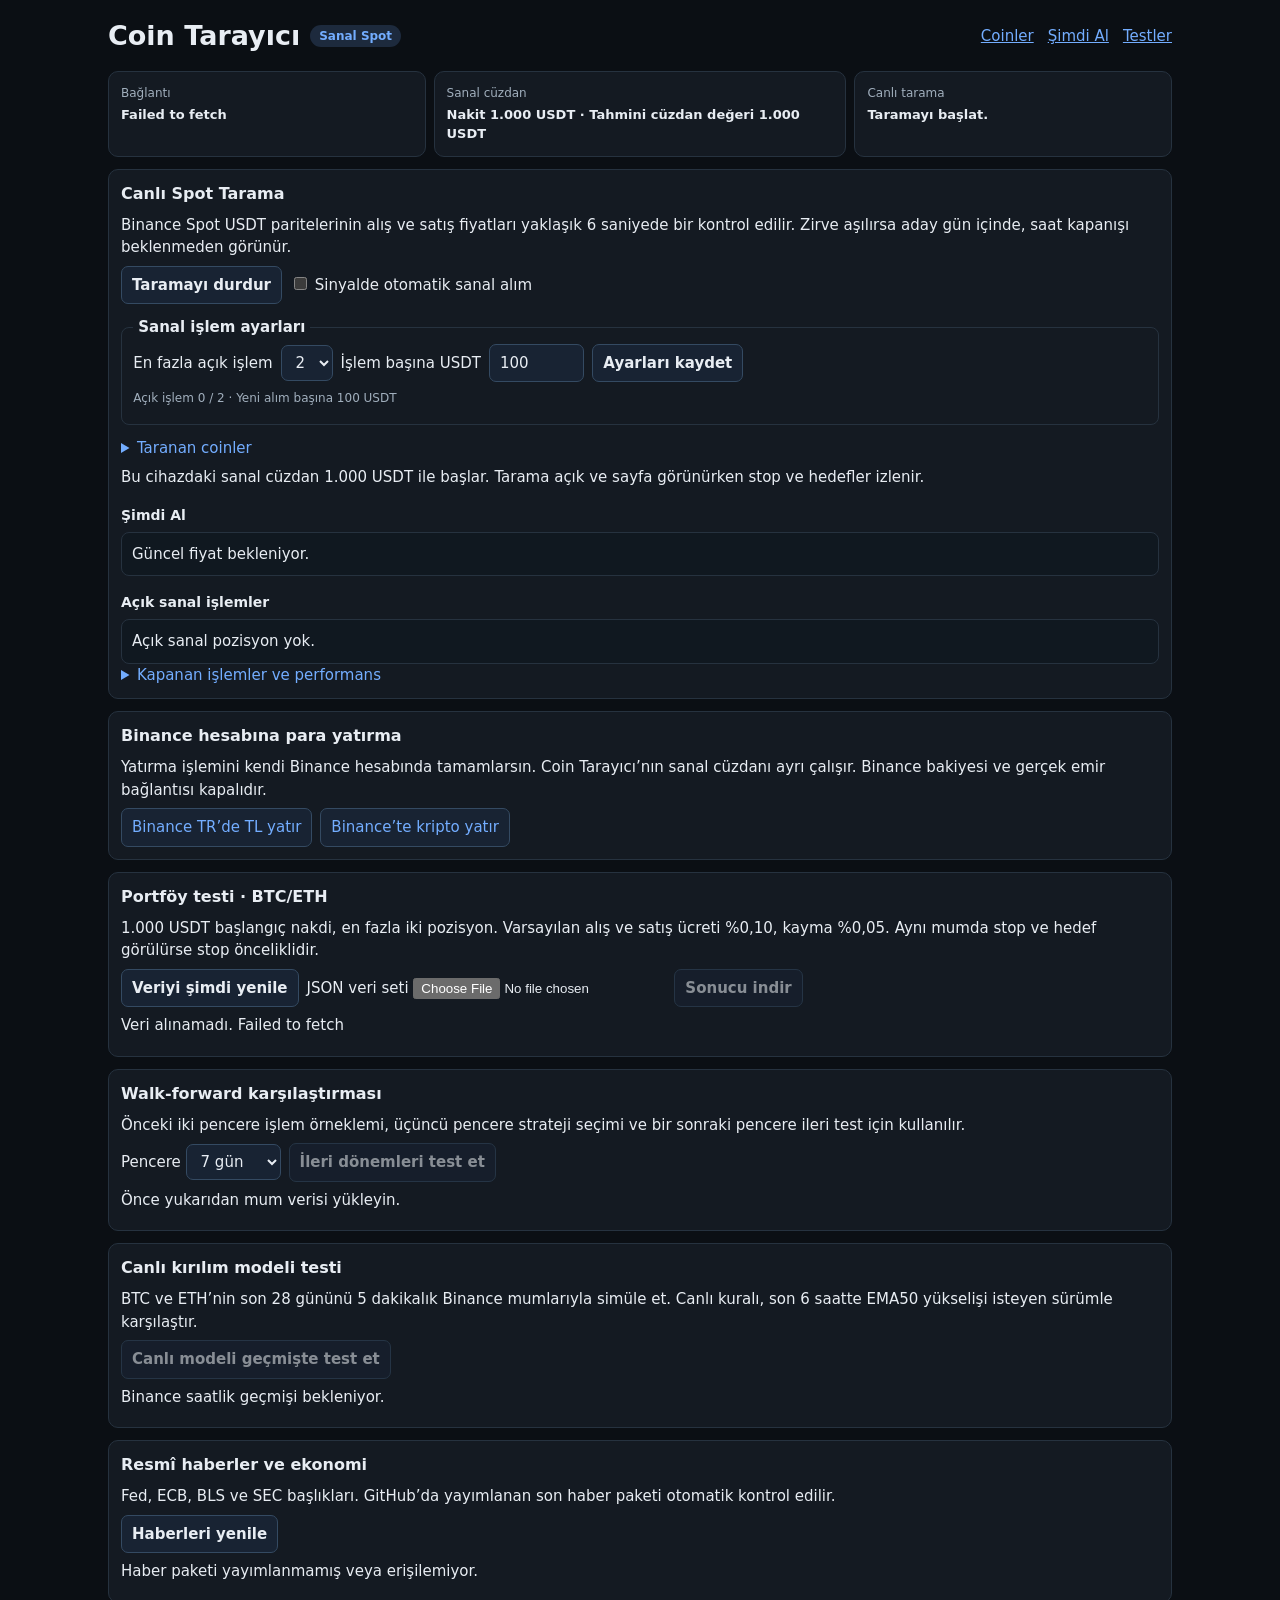
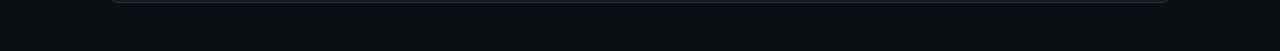
==== commit b05e1550: "Binance TR yatırma ekranına doğrudan bağlantı" ====
--- a/index.html
+++ b/index.html
@@ -96,8 +96,8 @@
     <h2 id="funding-heading">Binance hesabına para yatırma</h2>
     <p>Yatırma işlemini kendi Binance hesabında tamamlarsın. Coin Tarayıcı’nın sanal cüzdanı ayrı çalışır. Binance bakiyesi ve gerçek emir bağlantısı kapalıdır.</p>
     <div class="controls">
+      <a class="action-link" href="https://www.binance.tr/tr/usercenter/wallet/deposit" target="_blank" rel="noopener noreferrer">Binance TR’de TL yatır</a>
       <a class="action-link" href="https://www.binance.com/en/my/wallet/account/main/deposit/crypto" target="_blank" rel="noopener noreferrer">Binance’te kripto yatır</a>
-      <a class="action-link" href="https://www.binance.tr/tr/support/faq/deposit/binance-tr-uygulamas%C4%B1ndan-try-yat%C4%B1rma-170ea10b7c7140f7ad0286dcb939aa57" target="_blank" rel="noopener noreferrer">Binance TR TL yatırma rehberi</a>
     </div>
   </article>
   <article id="portfolio-test">
